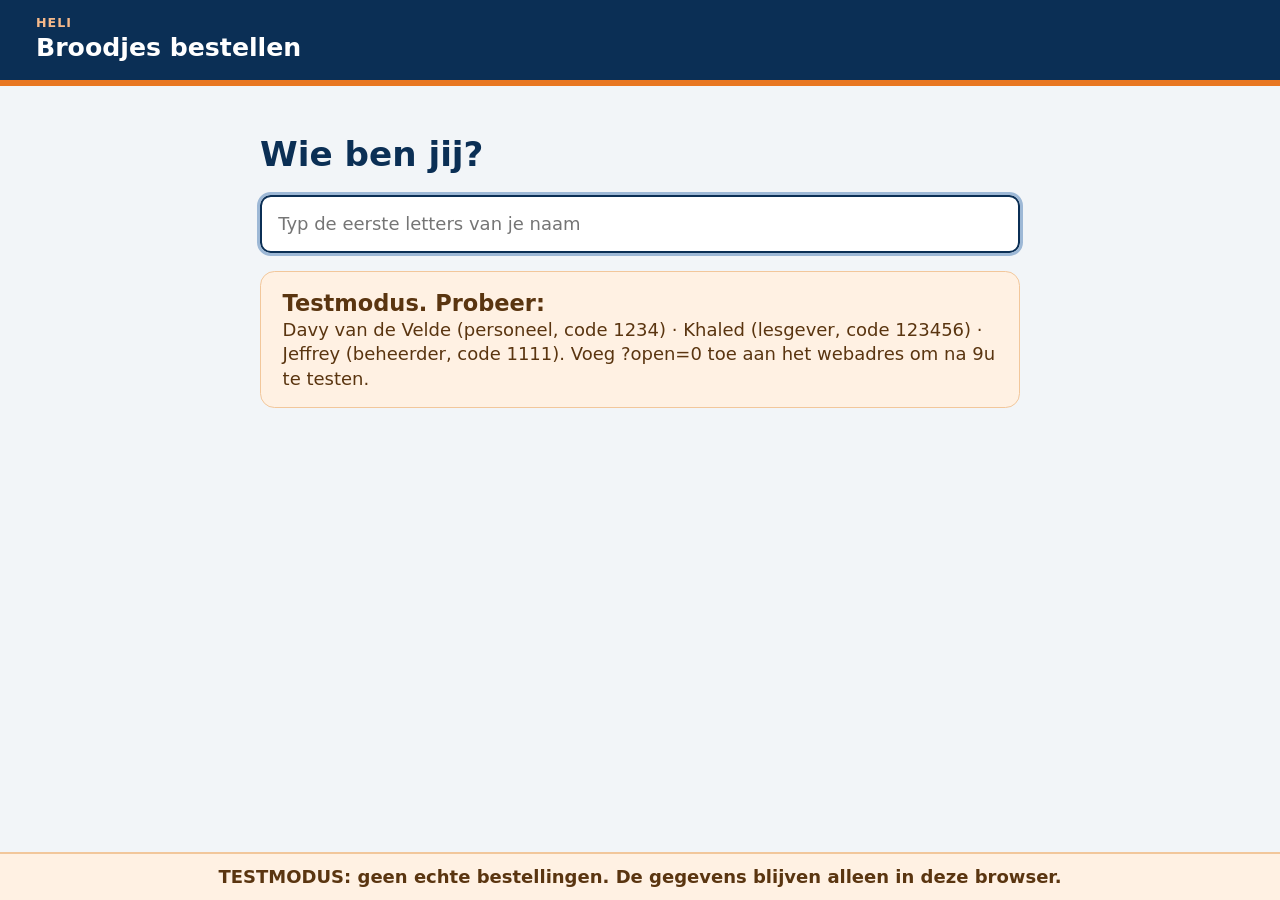
==== index.html @ a183332c "Add files via upload" ====
<!doctype html>
<html lang="nl">
<head>
<meta charset="utf-8">
<meta name="viewport" content="width=device-width, initial-scale=1">
<meta name="robots" content="noindex, nofollow">
<title>Heli · Broodjes bestellen</title>
<link rel="stylesheet" href="style.css">
</head>
<body>
<div id="app"><p class="muted" style="padding:2rem">Even laden…</p></div>
<noscript><p style="padding:2rem">Zet JavaScript aan om te kunnen bestellen.</p></noscript>
<script src="config.js"></script>
<script src="demo.js"></script>
<script src="api.js"></script>
<script src="app.js"></script>
<script src="app-admin.js"></script>
</body>
</html>
---- style.css ----
:root{--navy:#0B2F55;--orange:#E87722;--ink:#1B2733;--mut:#4A5766;--line:#C3CCD7;--bg:#F2F5F8;--ok:#1E7B4F;--okbg:#E3F2EA;--warn:#5A3510;--warnbg:#FFF1E3;--warnline:#F2C79B;--err:#B3261E}
*{box-sizing:border-box}
html{font-size:18px}
body{margin:0;font-family:"Segoe UI",system-ui,-apple-system,Roboto,sans-serif;background:var(--bg);color:var(--ink);line-height:1.35}
button{font:inherit;cursor:pointer}
input,select,textarea{font:inherit;color:inherit}
h1{font-size:1.9rem;color:var(--navy);margin:.2rem 0 1rem}
h2{font-size:1.25rem;color:var(--navy);margin:0 0 .6rem}
h3{font-size:1.2rem;margin:0 0 .5rem}
small{color:var(--mut)}
.muted{color:var(--mut)}
.page{min-height:100vh;display:flex;flex-direction:column}
.top{background:var(--navy);color:#fff;border-bottom:6px solid var(--orange);padding:.8rem 2rem;display:flex;justify-content:space-between;align-items:center;gap:1rem;flex-wrap:wrap}
.brand small{display:block;font-size:.7rem;letter-spacing:.08em;text-transform:uppercase;color:#F6B98A;font-weight:600}
.brand b{font-size:1.4rem}
.who{display:flex;align-items:center;gap:1rem}
main{flex:1;width:100%;max-width:1200px;margin:0 auto;padding:1.5rem 2rem 3rem}
footer.demo{background:var(--warnbg);border-top:2px solid var(--warnline);color:var(--warn);padding:.6rem 2rem;text-align:center;font-weight:600}
.btn{display:inline-flex;align-items:center;justify-content:center;min-height:3.2rem;padding:0 1.4rem;border:0;border-radius:.7rem;background:var(--orange);color:var(--navy);font-weight:700;font-size:1.1rem;text-decoration:none}
.btn.sec{background:#fff;border:2px solid var(--navy);color:var(--navy);font-weight:600}
.btn.danger{background:#fff;border:2px solid var(--err);color:var(--err);font-weight:600}
.btn.small{min-height:2.5rem;font-size:.9rem;padding:0 1rem}
.btn.big{min-height:4rem;font-size:1.3rem}
.btn:disabled{background:#D3D9E0;color:#5E6B79;border-color:#D3D9E0;cursor:not-allowed}
.btn.busy{opacity:.7}
.back{margin-bottom:1rem}
.card{background:#fff;border:1px solid var(--line);border-radius:.9rem;padding:1.2rem 1.4rem;display:flex;flex-direction:column;gap:.8rem}
.card.okc{border:2px solid var(--ok)}
.card.warnc{border:2px solid var(--orange);background:#FFF8F1}
.field{width:100%;min-height:3.2rem;border:2px solid #AAB5C2;border-radius:.6rem;padding:0 .9rem;background:#fff}
.field:focus{outline:3px solid #9DB8D6;border-color:var(--navy)}
label{display:flex;flex-direction:column;gap:.35rem;font-weight:600}
.banner{border-radius:.8rem;padding:.9rem 1.2rem;margin-bottom:1rem;border:1px solid}
.banner.ok{background:var(--okbg);border-color:#9CCDB3;color:#14573A}
.banner.warn{background:var(--warnbg);border-color:var(--warnline);color:var(--warn)}
.banner b{font-size:1.25rem;display:block}
.chip{display:inline-block;font-size:.75rem;font-weight:600;border-radius:1rem;padding:.15rem .7rem;vertical-align:middle}
.chip.ok{background:var(--okbg);color:#14573A}
.chip.warn{background:#FFE7D1;color:#7A3A00}
.chip.grey{background:#E4E9EF;color:var(--mut)}
.toast{position:fixed;left:50%;bottom:1.5rem;transform:translateX(-50%);background:var(--navy);color:#fff;padding:.9rem 1.4rem;border-radius:.7rem;z-index:50;max-width:90vw;font-weight:600}
.toast.err{background:var(--err)}
.toast.ok{background:var(--ok)}
.login{max-width:760px;margin:1rem auto}
.namegrid{display:grid;grid-template-columns:repeat(auto-fill,minmax(210px,1fr));gap:.7rem;margin-top:1rem}
.person{min-height:4rem;text-align:left;padding:.5rem 1rem;border:1px solid var(--line);border-radius:.7rem;background:#fff;font-size:1.1rem;font-weight:600;display:flex;flex-direction:column;justify-content:center}
.person:hover,.person:focus{border-color:var(--navy);outline:2px solid #9DB8D6}
.person small{font-weight:400}
.bigname{font-size:1.5rem;font-weight:700;color:var(--navy);margin:.2rem 0 1rem}
.dots{display:flex;gap:.7rem;justify-content:center;margin:1rem 0}
.dots span{width:1.2rem;height:1.2rem;border-radius:50%;border:2px solid var(--navy)}
.dots span.on{background:var(--navy)}
.pad{display:grid;grid-template-columns:repeat(3,5rem);gap:.7rem;justify-content:center;margin:1rem 0}
.pad button{height:4.4rem;border-radius:.8rem;border:2px solid var(--navy);background:#fff;font-size:1.6rem;font-weight:700;color:var(--navy)}
.pad button.ok{background:var(--orange);border-color:var(--orange)}
.hint{padding:1rem;color:var(--mut)}
.tiles{display:grid;grid-template-columns:repeat(auto-fit,minmax(230px,1fr));gap:1.2rem;margin:1rem 0}
.tile{position:relative;min-height:7.5rem;padding:1rem 1.2rem;border-radius:.9rem;border:2px solid var(--navy);background:#fff;color:var(--navy);font-size:1.3rem;font-weight:700;text-align:left;display:flex;align-items:flex-end}
.tile.main{background:var(--orange);border-color:var(--orange);min-height:11rem;font-size:2rem;align-items:center;justify-content:center;text-align:center}
.tile:disabled{opacity:.5;cursor:not-allowed}
.badge{position:absolute;top:-.6rem;right:-.5rem;min-width:1.9rem;height:1.9rem;padding:0 .5rem;border-radius:1rem;background:var(--err);color:#fff;font-size:1rem;display:flex;align-items:center;justify-content:center}
.mailcard{display:flex;justify-content:space-between;align-items:center;gap:1rem;width:100%;text-align:left;border:0;border-radius:.9rem;background:var(--navy);color:#fff;padding:1.2rem 1.6rem;margin:.5rem 0 1rem}
.mailcard b{font-size:1.5rem;display:block}
.mailcard span{color:#F6B98A}
.section-label{font-size:.85rem;font-weight:600;letter-spacing:.06em;text-transform:uppercase;color:var(--mut);margin:1.2rem 0 .2rem}
.order{display:grid;grid-template-columns:10rem 1fr 18rem;gap:1.2rem;align-items:start}
.cats{display:flex;flex-direction:column;gap:.6rem}
.cat{min-height:3.4rem;border-radius:.7rem;border:2px solid #AAB5C2;background:#fff;text-align:left;padding:0 1rem;font-size:1.1rem}
.cat.on{background:var(--navy);border-color:var(--navy);color:#fff;font-weight:700}
.mid{display:flex;flex-direction:column;gap:1rem}
.prods{display:grid;grid-template-columns:repeat(auto-fill,minmax(200px,1fr));gap:.6rem}
.prod{min-height:3.6rem;border-radius:.7rem;border:1px solid var(--line);background:#fff;padding:.4rem 1rem;display:flex;justify-content:space-between;align-items:center;gap:.6rem;font-size:1.1rem;font-weight:600;text-align:left}
.prod.on{border:3px solid var(--orange);background:#FFF8F1}
.prod small{font-weight:400;white-space:nowrap}
.opts .row{display:flex;gap:1rem;align-items:center;flex-wrap:wrap}
.opts .row .field{flex:1;min-width:12rem}
.seg{display:flex;gap:.6rem}
.seg button{flex:1;min-height:3.2rem;border-radius:.6rem;border:2px solid #AAB5C2;background:#fff;font-size:1.1rem}
.seg button.on{background:var(--navy);border-color:var(--navy);color:#fff;font-weight:700}
.stepper{display:inline-flex;align-items:center;gap:.4rem}
.stepper .lab{font-weight:600;min-width:2.6rem}
.stepper .rd{width:2.8rem;height:2.8rem;border-radius:50%;border:2px solid var(--navy);background:var(--navy);color:#fff;font-size:1.5rem;font-weight:700;line-height:1;padding:0}
.stepper .rd:first-of-type{background:#fff;color:var(--navy)}
.stepper .rd:disabled{border-color:#C3CCD7;background:#fff;color:#9AA6B3;cursor:not-allowed}
.stepper .num{min-width:1.9rem;text-align:center;font-size:1.4rem}
.stepper.big .rd{width:4rem;height:4rem;font-size:2.2rem}
.stepper.big .num{font-size:3rem;min-width:3.5rem}
.cartline{display:flex;justify-content:space-between;gap:.6rem;border-bottom:1px solid #E1E6EC;padding:.5rem 0}
.cartline small{display:block}
.x{border:0;background:none;color:var(--err);font-size:1.4rem;font-weight:700}
.total{display:flex;justify-content:space-between;align-items:baseline;font-size:1.3rem;border-top:1px solid #E1E6EC;padding-top:.7rem}
.total b{font-size:1.8rem;color:var(--navy)}
.two{display:grid;grid-template-columns:1.1fr 1fr;gap:1.2rem;align-items:start}
.lesgrid{display:grid;grid-template-columns:repeat(2,1fr);gap:.8rem;align-items:start}
.lescard{border:1px solid var(--line);border-radius:.9rem;background:#fff;padding:.8rem 1rem;display:flex;flex-direction:column;gap:.6rem}
.lescard.on{border:3px solid var(--orange);background:#FFF8F1}
.lescard .name{font-size:1.2rem;font-weight:700}
.lescard .steps{display:flex;justify-content:space-between;gap:.5rem;flex-wrap:wrap}
.lesorder{display:grid;grid-template-columns:1fr 18rem;gap:1.2rem;align-items:start}
.placegrid{display:grid;grid-template-columns:repeat(auto-fill,minmax(180px,1fr));gap:.7rem}
.placegrid button{min-height:4rem;border-radius:.7rem;border:2px solid #AAB5C2;background:#fff;font-size:1.15rem}
.placegrid button.on{background:var(--navy);border-color:var(--navy);color:#fff;font-weight:700}
.sumline{padding:.7rem 0;border-bottom:1px solid #E1E6EC}
.sumline .r{display:flex;justify-content:space-between;font-size:1.15rem}
.sumline .rem{margin-top:.4rem;background:var(--warnbg);color:var(--warn);border-radius:.5rem;padding:.3rem .7rem;font-size:.9rem}
.check{display:flex;align-items:center;gap:.9rem;border:2px solid var(--navy);border-radius:.7rem;background:#fff;padding:.9rem 1.1rem;font-size:1.15rem;font-weight:600;text-align:left;width:100%}
.check i{width:2rem;height:2rem;border-radius:.4rem;border:2px solid var(--navy);display:flex;align-items:center;justify-content:center;color:#fff;font-style:normal;flex:none}
.check.on i{background:var(--navy)}
.done{text-align:center;max-width:760px;margin:1rem auto}
.done .tick{width:5rem;height:5rem;border-radius:50%;background:var(--okbg);border:3px solid var(--ok);color:var(--ok);font-size:3rem;display:flex;align-items:center;justify-content:center;margin:0 auto 1rem}
.picked{display:flex;justify-content:space-between;align-items:center;gap:1rem;border:2px solid var(--ok);border-radius:.7rem;padding:.7rem 1rem;font-size:1.2rem;font-weight:700}
.sum{font-size:1.2rem;text-align:center;margin:.3rem 0}
.row2{display:flex;justify-content:space-between;align-items:center;gap:.8rem;border-bottom:1px solid #E1E6EC;padding:.7rem 0;flex-wrap:wrap}
.row2:last-child{border-bottom:0}
.mailframe{width:100%;height:520px;border:1px solid var(--line);border-radius:.6rem;background:#fff}
.mailmeta{font-size:.9rem;color:var(--mut)}
.modal{position:fixed;inset:0;background:rgba(11,47,85,.6);display:flex;align-items:center;justify-content:center;z-index:40;padding:1rem}
.modal .card{max-width:520px;width:100%;text-align:center}
.bigcode{font-size:3.4rem;font-weight:700;letter-spacing:.35rem;color:var(--navy)}
.tools{display:flex;gap:.8rem;flex-wrap:wrap;align-items:center}
@media (max-width:900px){
  main{padding:1rem 1rem 2rem}.top{padding:.7rem 1rem}
  .order,.two,.lesorder{grid-template-columns:1fr}
  .cats{flex-direction:row;flex-wrap:wrap}.cat{flex:1}
  .lesgrid{grid-template-columns:1fr}
  .stepper .rd{width:3rem;height:3rem}
}
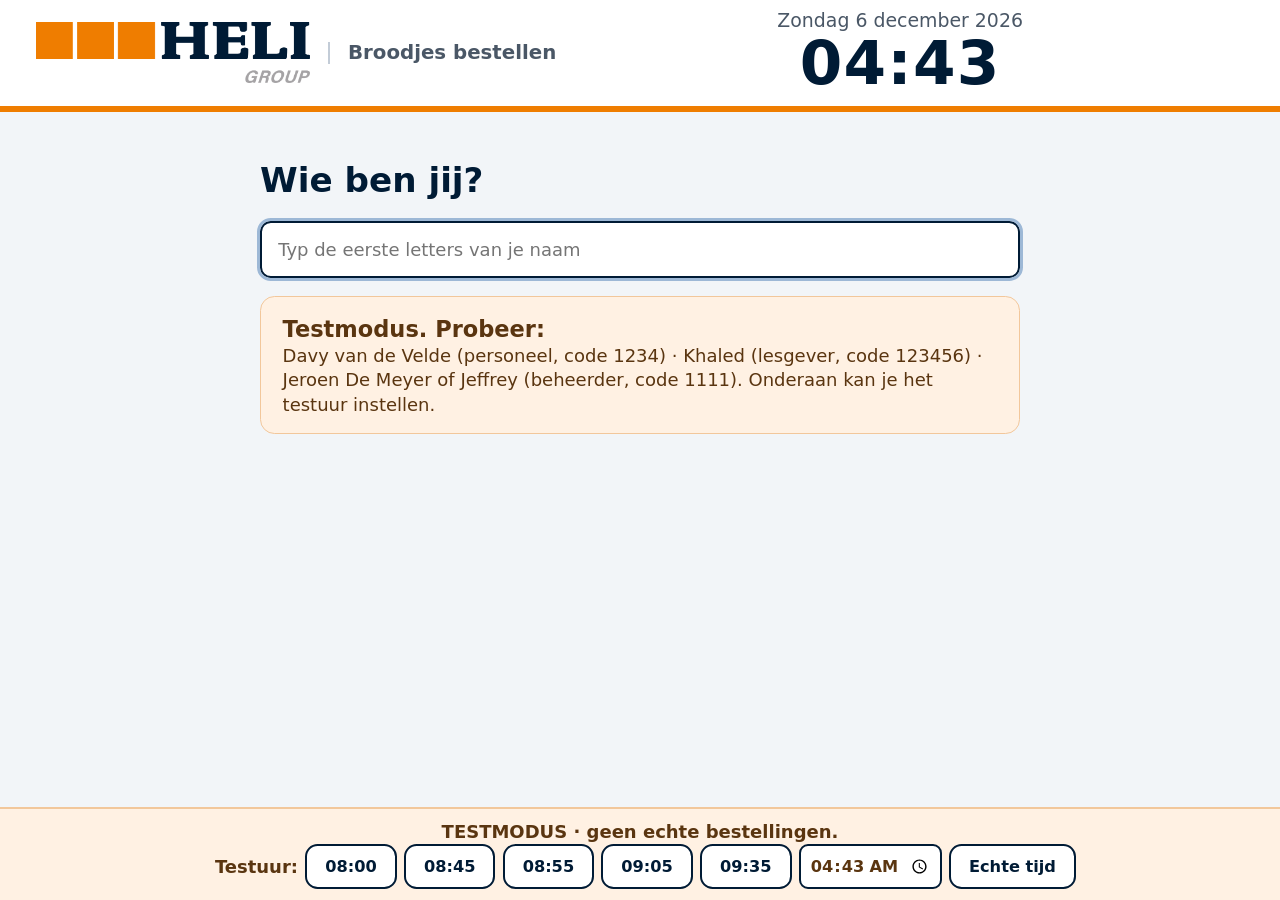
==== commit 873c0ad6: "Add files via upload" ====
--- a/index.html
+++ b/index.html
@@ -4,6 +4,11 @@
 <meta charset="utf-8">
 <meta name="viewport" content="width=device-width, initial-scale=1">
 <meta name="robots" content="noindex, nofollow">
+<link rel="icon" type="image/svg+xml" href="favicon.svg">
+<link rel="icon" type="image/png" sizes="32x32" href="favicon-32.png">
+<link rel="alternate icon" href="favicon.ico">
+<link rel="apple-touch-icon" href="apple-touch-icon.png">
+<meta name="theme-color" content="#ffffff">
 <title>Heli · Broodjes bestellen</title>
 <link rel="stylesheet" href="style.css">
 </head>
--- a/style.css
+++ b/style.css
@@ -1,4 +1,4 @@
-:root{--navy:#0B2F55;--orange:#E87722;--ink:#1B2733;--mut:#4A5766;--line:#C3CCD7;--bg:#F2F5F8;--ok:#1E7B4F;--okbg:#E3F2EA;--warn:#5A3510;--warnbg:#FFF1E3;--warnline:#F2C79B;--err:#B3261E}
+:root{--navy:#001B35;--orange:#EF7D00;--ink:#1B2733;--mut:#4A5766;--line:#C3CCD7;--bg:#F2F5F8;--ok:#1E7B4F;--okbg:#E3F2EA;--warn:#5A3510;--warnbg:#FFF1E3;--warnline:#F2C79B;--err:#B3261E}
 *{box-sizing:border-box}
 html{font-size:18px}
 body{margin:0;font-family:"Segoe UI",system-ui,-apple-system,Roboto,sans-serif;background:var(--bg);color:var(--ink);line-height:1.35}
@@ -10,11 +10,20 @@
 small{color:var(--mut)}
 .muted{color:var(--mut)}
 .page{min-height:100vh;display:flex;flex-direction:column}
-.top{background:var(--navy);color:#fff;border-bottom:6px solid var(--orange);padding:.8rem 2rem;display:flex;justify-content:space-between;align-items:center;gap:1rem;flex-wrap:wrap}
-.brand small{display:block;font-size:.7rem;letter-spacing:.08em;text-transform:uppercase;color:#F6B98A;font-weight:600}
-.brand b{font-size:1.4rem}
-.who{display:flex;align-items:center;gap:1rem}
+.top{background:#fff;color:var(--navy);border-bottom:6px solid var(--orange);padding:.6rem 2rem;display:flex;justify-content:space-between;align-items:center;gap:1rem;flex-wrap:wrap}
+.brand{display:flex;align-items:center;gap:1rem}
+.logo{height:3.4rem;width:auto;display:block}
+.brand .sub{font-size:1.1rem;font-weight:600;color:var(--mut);border-left:2px solid var(--line);padding-left:1rem;line-height:1.1}
+.clock{display:flex;flex-direction:column;align-items:center;line-height:1.05;flex:1;min-width:11rem}
+.clock .cdate{font-size:1.05rem;color:var(--mut)}
+.clock .cdate::first-letter{text-transform:uppercase}
+.clock .ctime{font-size:3.4rem;font-weight:700;font-variant-numeric:tabular-nums;color:var(--navy);letter-spacing:.02em}
+.clock.soon .ctime{color:#D96B00}
+.clock.late .ctime{color:#D32F2F}
+.who{display:flex;align-items:center;gap:1rem;color:var(--navy);font-weight:600}
 main{flex:1;width:100%;max-width:1200px;margin:0 auto;padding:1.5rem 2rem 3rem}
+footer.demo .tt{display:inline-flex;gap:.4rem;align-items:center;flex-wrap:wrap;margin-left:.6rem}
+footer.demo input[type=time]{min-height:2.5rem;border:2px solid var(--navy);border-radius:.5rem;padding:0 .5rem;font-size:.9rem}
 footer.demo{background:var(--warnbg);border-top:2px solid var(--warnline);color:var(--warn);padding:.6rem 2rem;text-align:center;font-weight:600}
 .btn{display:inline-flex;align-items:center;justify-content:center;min-height:3.2rem;padding:0 1.4rem;border:0;border-radius:.7rem;background:var(--orange);color:var(--navy);font-weight:700;font-size:1.1rem;text-decoration:none}
 .btn.sec{background:#fff;border:2px solid var(--navy);color:var(--navy);font-weight:600}
@@ -119,6 +128,8 @@
 .bigcode{font-size:3.4rem;font-weight:700;letter-spacing:.35rem;color:var(--navy)}
 .tools{display:flex;gap:.8rem;flex-wrap:wrap;align-items:center}
 @media (max-width:900px){
+  .logo{height:2.3rem}.brand .sub{display:none}
+  .clock{order:3;flex-basis:100%}.clock .ctime{font-size:1.9rem}.clock .cdate{font-size:.85rem}
   main{padding:1rem 1rem 2rem}.top{padding:.7rem 1rem}
   .order,.two,.lesorder{grid-template-columns:1fr}
   .cats{flex-direction:row;flex-wrap:wrap}.cat{flex:1}
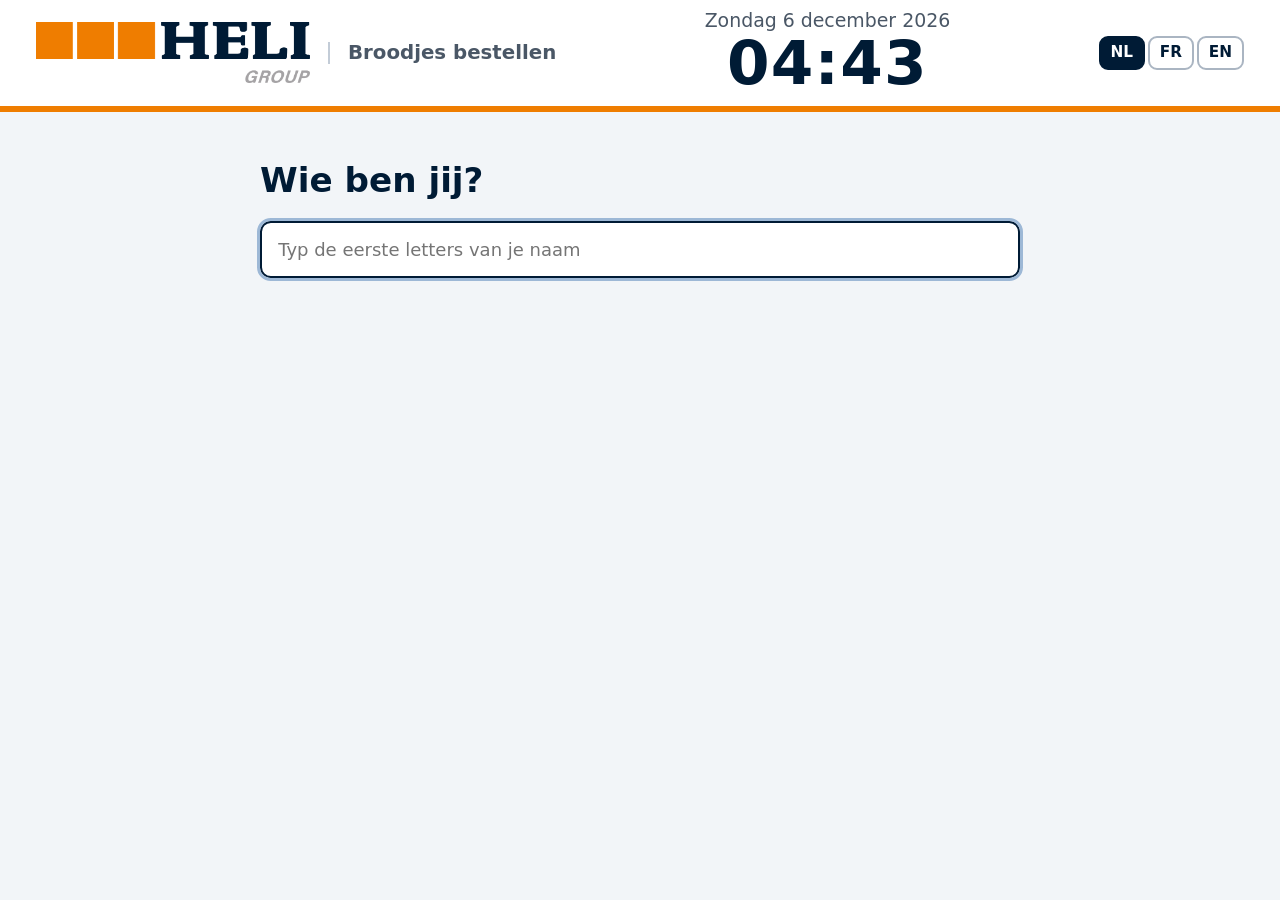
==== commit 57d69e1e: "Add files via upload Commit changes: Talen toegevoegd" ====
--- a/index.html
+++ b/index.html
@@ -16,6 +16,7 @@
 <div id="app"><p class="muted" style="padding:2rem">Even laden…</p></div>
 <noscript><p style="padding:2rem">Zet JavaScript aan om te kunnen bestellen.</p></noscript>
 <script src="config.js"></script>
+<script src="i18n.js"></script>
 <script src="demo.js"></script>
 <script src="api.js"></script>
 <script src="app.js"></script>
--- a/style.css
+++ b/style.css
@@ -11,7 +11,10 @@
 .muted{color:var(--mut)}
 .page{min-height:100vh;display:flex;flex-direction:column}
 .top{background:#fff;color:var(--navy);border-bottom:6px solid var(--orange);padding:.6rem 2rem;display:flex;justify-content:space-between;align-items:center;gap:1rem;flex-wrap:wrap}
-.brand{display:flex;align-items:center;gap:1rem}
+.brand{display:flex;align-items:center;gap:1rem;color:inherit;text-decoration:none;cursor:pointer;border-radius:.5rem}
+.brand:focus-visible{outline:3px solid #9DB8D6;outline-offset:4px}
+.chk{flex-direction:row;align-items:center;gap:.7rem;font-weight:600}
+.chk input{width:1.4rem;height:1.4rem;accent-color:var(--navy)}
 .logo{height:3.4rem;width:auto;display:block}
 .brand .sub{font-size:1.1rem;font-weight:600;color:var(--mut);border-left:2px solid var(--line);padding-left:1rem;line-height:1.1}
 .clock{display:flex;flex-direction:column;align-items:center;line-height:1.05;flex:1;min-width:11rem}
@@ -136,3 +139,22 @@
   .lesgrid{grid-template-columns:1fr}
   .stepper .rd{width:3rem;height:3rem}
 }
+
+.chips{display:flex;flex-wrap:wrap;gap:.6rem}
+.chipbtn{min-height:2.8rem;border-radius:1.4rem;border:2px solid #AAB5C2;background:#fff;padding:0 1.1rem;font-size:1rem}
+.chipbtn.on{background:var(--navy);border-color:var(--navy);color:#fff;font-weight:700}
+table.codes{width:100%;border-collapse:collapse;margin:1rem 0}
+table.codes td{border-bottom:1px solid #E1E6EC;padding:.5rem .4rem;font-size:1.1rem}
+.bigmono{font-family:Consolas,monospace;font-weight:700;letter-spacing:.2rem;text-align:right}
+@media print{body *{visibility:hidden}.printarea,.printarea *{visibility:visible}.printarea{position:absolute;left:0;top:0;width:100%;max-height:none!important;overflow:visible!important}.noprint{display:none!important}}
+
+.card ol.steps{margin:.4rem 0 .8rem 1.2rem;line-height:1.5}
+
+.hrrow summary{display:flex;justify-content:space-between;align-items:center;gap:.8rem;cursor:pointer;padding:.55rem 0;border-bottom:1px solid #e5e7eb;list-style:none}.hrrow summary::-webkit-details-marker{display:none}.hrrow .hrname{flex:1;font-weight:600}.hrrow .row2{padding:.25rem 0 .25rem 1rem;font-size:.95rem}.totalrow{border-top:2px solid #001B35;margin-top:.6rem;padding-top:.6rem}
+
+/* taalknoppen */
+.lang{display:inline-flex;gap:3px;flex-shrink:0}
+.lang-btn{border:2px solid #AAB5C2;background:#fff;color:var(--navy);font-weight:700;font-size:.85rem;line-height:1;padding:.4rem .55rem;border-radius:.5rem;cursor:pointer;min-width:2.4rem}
+.lang-btn.on{background:var(--navy);border-color:var(--navy);color:#fff}
+.lang-btn:focus-visible{outline:3px solid var(--orange);outline-offset:2px}
+.who{flex-wrap:wrap;justify-content:flex-end}
